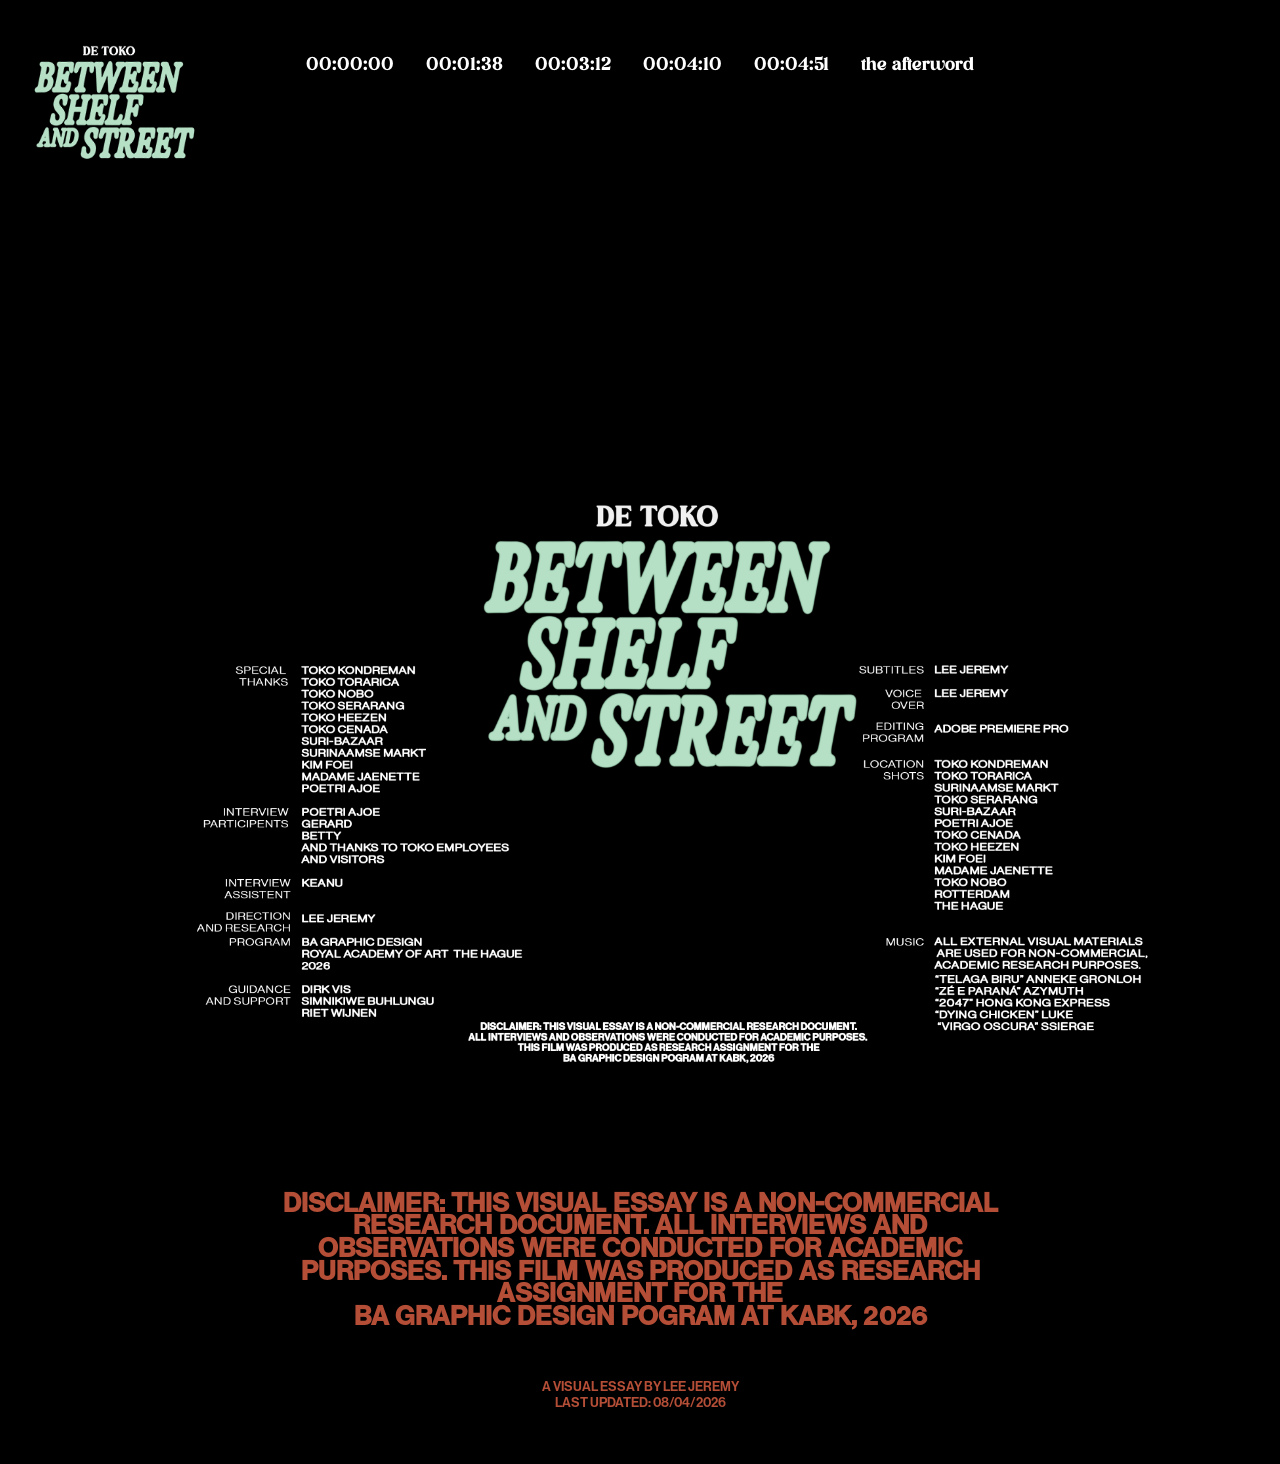
==== afterword.html @ e1e2b52a "commit" ====
<!DOCTYPE html>

<html lang="en">

	<head>

		<meta charset="utf-8">
		<meta name="viewport" content="width=device-width,initial-scale=1.0">

		<!-- meta tags, fill them with website meta infos -->
		<meta name="description" content="Description of your web page" /> 
		<meta name="keywords" content="Keyword 1, Keyword 2, Keyword 3, Keyword 4, Keyword 5 ..."/> 
		<meta name="author" content="Name of the author/owner of the webpage's content" />

		<!-- favicon, fill with a 512x512px .png image named 'favicon.png' -->
		<link rel="icon" href="content/icon1.png"/>

		<!-- website title, visible in the browser window and on link sharing -->
		<title>Website title</title>

		<!-- links for extensions and dependencies -->

		<!-- css -->
		<!-- first link your CSS dependences, here is normalize, a CSS 'reset' for cross-browser appearence uniformity -->
		<link rel="stylesheet" href="assets/css/normalize.css">
		<!-- you stylesheet -->
		<link rel="stylesheet" href="assets/css/style.css?ver=1.0">
    


		<!-- js -->
		<!-- first link your javascript dependencies -->

		<!-- your website scripts goes at the end of this document, right before the closing body tag -->
	    
	</head>

	<body id="top">

		<!-- webpage content goes here -->

		<a href="#top">
		<img src="content/icon1.png" class="logo" alt="Logo">
		</a>

		<div class="page-wrapper">

	
				<nav>
					<ul>
						<li><a href="index.html" style="text-decoration:none" >00:00:00</a></li>
					  <li><a href="chapter 1.html" style="text-decoration:none">00:01:38</a></li>
						<li><a href="chapter 2.html" style="text-decoration:none" >00:03:12</a></li>
						<li><a href="chapter 3.html" style="text-decoration:none">00:04:10</a></li>
						<li><a href="chapter 4.html" style="text-decoration:none">00:04:51</a></li>
						<li><a href="afterword.html" style="text-decoration:none" >the afterword </a></li>
					</ul>
				</nav>

			<main>

	<figure>
		<div class="video37"> 
          <video width="80%" height="auto" autoplay loop muted playsinline>
        	 <source src="content/outro.mp4" type="video/mp4" />
          </video>
        </div>
    </figure>



	<figure>
		<img width="105%" height="auto"src="content/end title.png"> </figure>

	  <footer>
	  <h3> Disclaimer: This visual essay is a non-commercial research document. 
		All interviews and observations were conducted for academic purposes. 
		This film was produced as research assignment for the <br>
		BA Graphic Design pogram at KABK, 2026		
	</h3>
</footer>
	  

			</main>

		<footer> 
			<p>A visual essay by Lee Jeremy<br>
			 Last updated: 08/04/2026</p>
		  </footer>

		</div>

		

		<!-- end webpage content -->


		<!-- website script right before closing body tag -->
		<script type="text/javascript" src="assets/js/script.js?ver=1.0"></script>


	</body>

</html>
---- assets/css/style.css ----
@charset "UTF-8";



/* @FONT FACE (enable the use of 'custom fonts' inside your document) */

/* 
  You can use 'fontsquirrel' (https://www.fontsquirrel.com) 
  or 'transfonter' (https://transfonter.org)
  to generate your own font for the web from .ttf or .oft files 
*/

 
                    
@font-face {
  font-family: exposure50;
  src: url("/fonts/exposuretrial-50-webfont.woff");
  
}

@font-face {
  font-family: exposure30;
  src: url("/fonts/ExposureTrial[-30].otf");
  
}

@font-face {
  font-family: rubikmonoone;
  src: url("/fonts/RubikMonoOne-Regular.ttf");
}

@font-face {
  font-family: avigea;
  src: url("/fonts/Avigea.otf");
}

@font-face {
  font-family: haas;
  src: url("/fonts/NeueHaasGrotDisp-65Medium.otf");
}





/* VARIABLES */

:root {
  /* Color values */
  --color-background: rgba(255,255,255,1);
  --color-text: rgba(0,0,0,1);
  --color-text-link:rgba(142, 142, 142, 0.4);
  --color-text-link-hover: rgba(142, 142, 142, 0.4);
  /* Font values */
  --font-size: 24px;
  /* Margin values */
  --margin: 2.5rem;


  /* Examples of possible variables */

  --font-size-heading: calc(var(--font-size) * 2);
  --font-size-subheading: calc(var(--font-size) * 1.25);
  --font-size-caption: calc(var(--font-size) * 0.875);

  --margin-xs: calc(var(--margin) * 0.5);
  --margin-s: calc(var(--margin) * 1);
  --margin-m: calc(var(--margin) * 2);
  --margin-l: calc(var(--margin) * 3);
  --margin-xl: calc(var(--margin) * 5);

}



/* GENERAL STYLES */

html {
  font: var(--font-size) var(--font-family);
  color: var(--color-text);
  background-color: var(--color-background);
}

body {
  position:relative;
  background-color: var(--color-background);
  font: var(--font-size) var(--font-family);
  color: var(--color-text);
  width:100%;
  height:auto;
  overflow-y:auto;
  background-color: black;
  color: #b44e37;
list-style-type: none;
}

.logo {
  position: fixed;
  top: 10px;
  left: 10px;
  width: 200px; /* optional */
}

a {
  color: var(--color-text-link);
  /* text-decoration: underline; */
  color: white;
}

a:hover {
  color: var(--color-text-link-hover);
  /* text-decoration: underline; */
}


h1{
  /* h1 style */
  
  font-family: 'exposure50';
    font-size: clamp(
    var(--font-size-heading),
    4vw,
    calc(var(--font-size-heading) * 1.25)
  );
  font-size: 75pt;
  text-align: left;
  line-height: 0.85;
  max-width: 460px;
  margin-left: 250px;
}

h2{
   /* h2 style */
  
   font-family: 'exposure50';
   font-size: clamp(
   var(--font-size-heading),
   4vw,
   calc(var(--font-size-heading) * 1.25)
 );
 font-size: 35pt;
 text-align: left;
 line-height: 0.85;
 max-width: 460px;
 margin-left: 500px;
}

h3{
  /* h3 style */
  
    font-family: 'haas';
    font-size: clamp(
    var(--font-size-heading),
    4vw,
    calc(var(--font-size-heading) * 1.25));

  font-size: 20pt;
  line-height: 19pt;
  text-align: center;
  line-height: 0.85;
  max-width: 720px;
  margin: 0 auto;
  word-spacing: 2pt;
  text-transform: uppercase;
  
}

p {
font-size: 10pt;
line-height: 12pt;
font-family: 'haas';
text-transform: uppercase;
text-align: center;
margin-top: 50px;
}

ol, ul {
  list-style-type: none;
  margin: 0;
  padding: 0;
  overflow: hidden;
}

ul li {
  float: left;
}

ul li a {
  display: block;
  color: white;
  text-align: center;
  padding: 15px 16px;
  text-decoration: none;
}

ul li a:hover {
  color: white;
  border: #b44e37;
  border-style: dotted;
  background-color: transparent;
}

blockquote{
  /* blockquote element style */
}

hr{
  /* horizontal rule style */
}

/* -------------------------------------------------------------------- */
/* -------------------------------------------------------------------- */

/* PAGE STYLES */

/* page structure */

div.page-wrapper {
  /* the element that 'wraps' everything */
  padding: var(--margin);
}

/* navigation */
 
nav{
font-family: 'avigea';
font-size: large;
display: flex;
justify-content: center;
list-style: none;
}

/* content */

main{
 
}

summary{
  
}

/* ------------------------HOVER TEXT------------------------------------ */
/* ------------------------SCRIPT DIV------------------------------------ */

.script1 {
  position: relative;
  margin-left: 65%; /* Using percentage-based left margin */
  top: -30px;         /* Move upwards based on percentage */
}


.script2 {
  position: relative;
  margin-top: 1%;   /* Slightly adjust margin-top, using percentages */
  margin-left: 45%;  /* Adjust with percentage for responsiveness */
}

.script3 {
  margin-left: 5%;    /* Adjust with percentage for responsiveness */
  position: relative;
  top: -90px;          /* Move it upwards by 10% */
}

.script4 {
  margin-left: 25%;    /* Adjust with percentage for responsiveness */
  position: relative;
  top: -60px;          /* Move it upwards by 10% */
}

.script5 {
  margin-left: 55%;    /* Adjust with percentage for responsiveness */
  position: relative;
  top: -190px;          /* Move it upwards by 10% */
}

.script6 {
  margin-left: 35%;    /* Adjust with percentage for responsiveness */
  position: relative;
  top: -130px;          /* Move it upwards by 10% */
}

.script7 {
  margin-left: 25%;    /* Adjust with percentage for responsiveness */
  position: relative;
  top: -80px;          /* Move it upwards by 10% */
}

.script8 {
  margin-left: 1%;    /* Adjust with percentage for responsiveness */
  position: relative;
  top: -220px;          /* Move it upwards by 10% */
}

.script9 {
  margin-left: 35%;    /* Adjust with percentage for responsiveness */
  position: relative;
  top: -140px;          /* Move it upwards by 10% */
}

.script10 {
  margin-left: 35%;    /* Adjust with percentage for responsiveness */
  position: relative;
  top: -120px;          /* Move it upwards by 10% */
}

.script11 {
  margin-left: 3%;    /* Adjust with percentage for responsiveness */
  position: relative;
  top: -100px;          /* Move it upwards by 10% */
}

.script12 {
  margin-left: 3%;    /* Adjust with percentage for responsiveness */
  position: relative;
  top: -90px;          /* Move it upwards by 10% */
}

.script13 {
  margin-left: 3%;    /* Adjust with percentage for responsiveness */
  position: relative;
  top: -80px;          /* Move it upwards by 10% */
}

.script14 {
  margin-left: 40%;    /* Adjust with percentage for responsiveness */
  position: relative;
  top: 0px;          /* Move it upwards by 10% */
}

.script15 {
  margin-left: 10%;    /* Adjust with percentage for responsiveness */
  position: relative;
  top: 25px;          /* Move it upwards by 10% */
}

/* --------------------------PAGE 1-------------------------------- */

.script16 {
  margin-left: 55%;    /* Adjust with percentage for responsiveness */
  position: relative;
  top: 20px;          /* Move it upwards by 10% */
}

.script17 {
  margin-left: 60%;    /* Adjust with percentage for responsiveness */
  position: relative;
  top: -100px;          /* Move it upwards by 10% */
}

.script18 {
  margin-left: 20%;    /* Adjust with percentage for responsiveness */
  position: relative;
  top: -50px;          /* Move it upwards by 10% */
}

.script19 {
  margin-left: 40%;    /* Adjust with percentage for responsiveness */
  position: relative;
  top: -10px;          /* Move it upwards by 10% */
}

.script20 {
  margin-left: 2%;    /* Adjust with percentage for responsiveness */
  position: relative;
  top: -120px;          /* Move it upwards by 10% */
}

.script21 {
  margin-left: 10%;    /* Adjust with percentage for responsiveness */
  position: relative;
  top: -50px;          /* Move it upwards by 10% */
}

.script22 {
  margin-left: 0%;    /* Adjust with percentage for responsiveness */
  position: relative;
  top: -200px;          /* Move it upwards by 10% */
}

.script23 {
  margin-left: 5%;    /* Adjust with percentage for responsiveness */
  position: relative;
  top: -100px;          /* Move it upwards by 10% */
}

.script24 {
  margin-left: 50%;    /* Adjust with percentage for responsiveness */
  position: relative;
  top: -20px;          /* Move it upwards by 10% */
}

.script25 {
  margin-left: 60%;    /* Adjust with percentage for responsiveness */
  position: relative;
  top: -200px;          /* Move it upwards by 10% */
}

.script26 {
  margin-left: 42%;    /* Adjust with percentage for responsiveness */
  position: relative;
  top: -60px;          /* Move it upwards by 10% */
}

.script27 {
  margin-left: 55%;    /* Adjust with percentage for responsiveness */
  position: relative;
  top: -50px;          /* Move it upwards by 10% */
}

.script28 {
  margin-left: 0%;    /* Adjust with percentage for responsiveness */
  position: relative;
  top: -100px;          /* Move it upwards by 10% */
}

/* --------------------------PAGE 2-------------------------------- */

.script29 {
  margin-left: 5%;    /* Adjust with percentage for responsiveness */
  position: relative;
  top: -250px;          /* Move it upwards by 10% */
}

.script30 {
  margin-left: -50px;    /* Adjust with percentage for responsiveness */
  position: relative;
  top: -200px;          /* Move it upwards by 10% */
}

.script31 {
  margin-left: 0%;    /* Adjust with percentage for responsiveness */
  position: relative;
  top: -50px;          /* Move it upwards by 10% */
  text-align: right;
}

.script32 {
  margin-left: 20%;    /* Adjust with percentage for responsiveness */
  position: relative;
  top: -40px;          /* Move it upwards by 10% */
}

.script33 {
  margin-left: 55%;    /* Adjust with percentage for responsiveness */
  position: relative;
  top: -150px;          /* Move it upwards by 10% */
}

.script34 {
  margin-left: 65%;    /* Adjust with percentage for responsiveness */
  position: relative;
  top: -50px;          /* Move it upwards by 10% */
}

.script35 {
  margin-left: 0%;    /* Adjust with percentage for responsiveness */
  position: relative;
  top: 0px;          /* Move it upwards by 10% */
}

.script36 {
  margin-left: 30%;    /* Adjust with percentage for responsiveness */
  position: relative;
  top: 0px;          /* Move it upwards by 10% */
}

.script37 {
  margin-left: 55%;    /* Adjust with percentage for responsiveness */
  position: relative;
  top: 0px;          /* Move it upwards by 10% */
}

.script38 {
  margin-left: 0%;    /* Adjust with percentage for responsiveness */
  position: relative;
  top: -250px;          /* Move it upwards by 10% */
  text-align: right;
}

.script39 {
  margin-left: 20%;    /* Adjust with percentage for responsiveness */
  position: relative;
  top: -50px;          /* Move it upwards by 10% */
}

.script40 {
  margin-left: -20px;    /* Adjust with percentage for responsiveness */
  position: relative;
  top: -150px;          /* Move it upwards by 10% */
}

.script41 {
  margin-left: -20px;    /* Adjust with percentage for responsiveness */
  position: relative;
  top: -150px;          /* Move it upwards by 10% */
}

.script42 {
  margin-left: 35%;    /* Adjust with percentage for responsiveness */
  position: relative;
  top: -5px;          /* Move it upwards by 10% */
}

.script43 {
  margin-left: 65%;    /* Adjust with percentage for responsiveness */
  position: relative;
  top: 250px;          /* Move it upwards by 10% */
}

/* --------------------------PAGE 3-------------------------------- */

.script44 {
  margin-left: 55%;    /* Adjust with percentage for responsiveness */
  position: relative;
  top: -50px;          /* Move it upwards by 10% */
}

.script45 {
  margin-left: 25%;    /* Adjust with percentage for responsiveness */
  position: relative;
  top: -20px;          /* Move it upwards by 10% */
}

.script46 {
  margin-left: 20%;    /* Adjust with percentage for responsiveness */
  position: relative;
  top: 5px;          /* Move it upwards by 10% */
}

.script47 {
  margin-left: 55%;    /* Adjust with percentage for responsiveness */
  position: relative;
  top: 5px;          /* Move it upwards by 10% */
}

.script48 {
  margin-left: 55%;    /* Adjust with percentage for responsiveness */
  position: relative;
  top: -20px;          /* Move it upwards by 10% */
}

.script49 {
  margin-left: 50%;    /* Adjust with percentage for responsiveness */
  position: relative;
  top: -250px;          /* Move it upwards by 10% */
}

.script50 {
  margin-left: 35%;    /* Adjust with percentage for responsiveness */
  position: relative;
  top: -20px;          /* Move it upwards by 10% */
}

.script51 {
  margin-left: 0%;    /* Adjust with percentage for responsiveness */
  position: relative;
  top: -20px;          /* Move it upwards by 10% */
}

.script52 {
  margin-left: 20%;    /* Adjust with percentage for responsiveness */
  position: relative;
  top: 5px;          /* Move it upwards by 10% */
}

/* --------------------------PAGE 4-------------------------------- */

.script53 {
  margin-left: 5%;    /* Adjust with percentage for responsiveness */
  position: relative;
  top: -200px;          /* Move it upwards by 10% */
}

.script54 {
  margin-left: 25%;    /* Adjust with percentage for responsiveness */
  position: relative;
  top: -20px;          /* Move it upwards by 10% */
}

.script55 {
  margin-left: 20%;    /* Adjust with percentage for responsiveness */
  position: relative;
  top: 5px;          /* Move it upwards by 10% */
}

.script56 {
  margin-left: 45%;    /* Adjust with percentage for responsiveness */
  position: relative;
  top: 30px;          /* Move it upwards by 10% */
}

.script57 {
  margin-left: 55%;    /* Adjust with percentage for responsiveness */
  position: relative;
  top: -200px;          /* Move it upwards by 10% */
}

.script58 {
  margin-left: 35%;    /* Adjust with percentage for responsiveness */
  position: relative;
  top: -50px;          /* Move it upwards by 10% */
}

.script59 {
  margin-left: 15%;    /* Adjust with percentage for responsiveness */
  position: relative;
  top: 0px;          /* Move it upwards by 10% */
}

.script60 {
  margin-left: 0%;    /* Adjust with percentage for responsiveness */
  position: relative;
  top: -250px;          /* Move it upwards by 10% */
}

.script61 {
  margin-left: 25%;    /* Adjust with percentage for responsiveness */
  position: relative;
  top: -50px;          /* Move it upwards by 10% */
}

.script62 {
  margin-left: 0%;    /* Adjust with percentage for responsiveness */
  position: relative;
  top: 0px;          /* Move it upwards by 10% */
}

.script63 {
  margin-left: 55%;    /* Adjust with percentage for responsiveness */
  position: relative;
  top: 5px;          /* Move it upwards by 10% */
}

.script64 {
  margin-left: 54%;    /* Adjust with percentage for responsiveness */
  position: relative;
  top: 250px;          /* Move it upwards by 10% */
}

.script65 {
  margin-left: 55%;    /* Adjust with percentage for responsiveness */
  position: relative;
  top: -15px;          /* Move it upwards by 10% */
}

.script66 {
  margin-left: 65%;    /* Adjust with percentage for responsiveness */
  position: relative;
  top: -150px;          /* Move it upwards by 10% */
}

.script67 {
  margin-left: 0%;    /* Adjust with percentage for responsiveness */
  position: relative;
  top: -150px;          /* Move it upwards by 10% */
}

.script68 {
  margin-left: 5%;    /* Adjust with percentage for responsiveness */
  position: relative;
  top: -150px;          /* Move it upwards by 10% */
  text-align: right;
}

.script69 {
  margin-left: 45%;    /* Adjust with percentage for responsiveness */
  position: relative;
  top: -50px;          /* Move it upwards by 10% */
}

/* -------------------------------------------------------------------- */
/* Optional wrapper to center content */
.container {
  display: flex;
  justify-content: center;
  padding: 20px;
}

/* MAIN TEXT */
.hover-text {
  position: relative;
  display: inline-block;
  cursor: pointer;

  font-size: clamp(18px, 4vw, 35px);
  font-family: exposure30;
  font-weight: bold;

  color: #b44e37;
  transition: color 0.1s ease;

  width: 100%;
  max-width: 485px;
}

/* BOTH TEXT STATES */
.hover-text .default-content,
.hover-text .hover-content {
  display: block;
  width: 100%;
  transition: opacity 0.2s ease;
}

/* HOVER TEXT (on top) */
.hover-text .hover-content {
  position: absolute;
  top: 0;
  left: 0;
  opacity: 0;
  color: aliceblue;
}

/* HOVER EFFECT */
.hover-text:hover .default-content {
  opacity: 0;
}

.hover-text:hover .hover-content {
  opacity: 1;
}


/* -------------------------------------------------------------------- */

/* .fade {
  pointer-events: none;
  background: linear-gradient(90deg, rgb(229, 182, 182), transparent 5%, transparent 85%, rgb(229, 182, 182));
  position: absolute;
  inset: 0;
} */

@keyframes loop {
  0% {
    transform: translateX(0);
  }
  100% {
    transform: translateX(-50%);
  }
}






/* ----------------------------VIDEO---------------------------------------- */
/* -------------------------------INDEX----------------------------------- */


figure{
  margin:0;
  padding:0;
   /* border-style: dotted;  */ 
}

.video1 {
  width: 100%;        /* Ensure it takes up full available width */
  max-width: 800px;   /* Limit the maximum width */
  margin-left: 50px;  /* Center the video horizontally */
  margin-right: auto; /* Center the video horizontally */
  display: block;     /* Make it block-level so it centers properly */
}

.video2 {
  width: 100%;        /* Ensure it takes up full available width */
  max-width: 800px;   /* Limit the maximum width */
  margin-left: 38%;  /* Center the video horizontally */
  margin-right: auto; /* Center the video horizontally */
  display: block;     /* Make it block-level so it centers properly */ 
  /* Optionally adjust the height to maintain aspect ratio */
  height: auto;
}

.video3 {
  width: 100%;        /* Ensure it takes up full available width */
  max-width: 800px;   /* Limit the maximum width */
  margin-left: 1%;  /* Center the video horizontally */
  margin-right: auto; /* Center the video horizontally */
  display: block;     /* Make it block-level so it centers properly */ 
  /* Optionally adjust the height to maintain aspect ratio */
  height: auto;
}


.video4 {
  width: 100%;        /* Ensure it takes up full available width */
  max-width: 800px;   /* Limit the maximum width */
  margin-left: 38%;  /* Center the video horizontally */
  margin-right: auto; /* Center the video horizontally */
  display: block;     /* Make it block-level so it centers properly */ 
  /* Optionally adjust the height to maintain aspect ratio */
  height: auto;
}


.video5 {
  width: 100%;        /* Ensure it takes up full available width */
  max-width: 800px;   /* Limit the maximum width */
  margin-left: 40%;  /* Center the video horizontally */
  margin-right: auto; /* Center the video horizontally */
  display: block;     /* Make it block-level so it centers properly */ 
  /* Optionally adjust the height to maintain aspect ratio */
  height: auto;
}

.video6 {
  width: 100%;        /* Ensure it takes up full available width */
  max-width: 800px;   /* Limit the maximum width */
  margin-left: 30%;  /* Center the video horizontally */
  margin-right: auto; /* Center the video horizontally */
  display: block;     /* Make it block-level so it centers properly */ 
  /* Optionally adjust the height to maintain aspect ratio */
  height: auto;
}
/* --------------------------PAGE 1-------------------------------- */

.video7 {
  width: 100%;        /* Ensure it takes up full available width */
  max-width: 800px;   /* Limit the maximum width */
  margin-left: 20%;  /* Center the video horizontally */
  margin-top: 10%;
  margin-right: auto; /* Center the video horizontally */
  display: block;     /* Make it block-level so it centers properly */ 
  /* Optionally adjust the height to maintain aspect ratio */
  height: auto;
}

.video8 {
  width: 100%;        /* Ensure it takes up full available width */
  max-width: 800px;   /* Limit the maximum width */
  margin-left: 2%;  /* Center the video horizontally */
  margin-right: auto; /* Center the video horizontally */
  display: block;     /* Make it block-level so it centers properly */ 
  /* Optionally adjust the height to maintain aspect ratio */
  height: auto;
}

.video9 {
  width: 100%;        /* Ensure it takes up full available width */
  max-width: 800px;   /* Limit the maximum width */
  margin-left: 42%;  /* Center the video horizontally */
  margin-right: auto; /* Center the video horizontally */
  display: block;     /* Make it block-level so it centers properly */ 
  /* Optionally adjust the height to maintain aspect ratio */
  height: auto;
}

.video10 {
  width: 100%;        /* Ensure it takes up full available width */
  max-width: 800px;   /* Limit the maximum width */
  margin-left: 35%;  /* Center the video horizontally */
  margin-right: auto; /* Center the video horizontally */
  display: block;     /* Make it block-level so it centers properly */ 
  /* Optionally adjust the height to maintain aspect ratio */
  height: auto;
}

.video11 {
  width: 100%;        /* Ensure it takes up full available width */
  max-width: 800px;   /* Limit the maximum width */
  margin-left: 5%;  /* Center the video horizontally */
  margin-right: auto; /* Center the video horizontally */
  display: block;     /* Make it block-level so it centers properly */ 
  /* Optionally adjust the height to maintain aspect ratio */
  height: auto;
}

.video12 {
  width: 100%;        /* Ensure it takes up full available width */
  max-width: 800px;   /* Limit the maximum width */
  margin-left: 25%;  /* Center the video horizontally */
  margin-right: auto; /* Center the video horizontally */
  display: block;     /* Make it block-level so it centers properly */ 
  /* Optionally adjust the height to maintain aspect ratio */
  height: auto;
}
/* --------------------------PAGE 2-------------------------------- */

.video13 {
  width: 100%;        /* Ensure it takes up full available width */
  max-width: 800px;   /* Limit the maximum width */
  margin-left: 42%;  /* Center the video horizontally */
  margin-right: auto; /* Center the video horizontally */
  display: block;     /* Make it block-level so it centers properly */ 
  /* Optionally adjust the height to maintain aspect ratio */
  height: auto;
}

.video14 {
  width: 100%;        /* Ensure it takes up full available width */
  max-width: 800px;   /* Limit the maximum width */
  margin-left: 30%;  /* Center the video horizontally */
  margin-right: auto; /* Center the video horizontally */
  display: block;     /* Make it block-level so it centers properly */ 
  /* Optionally adjust the height to maintain aspect ratio */
  height: auto;
}

.video15 {
  width: 100%;        /* Ensure it takes up full available width */
  max-width: 800px;   /* Limit the maximum width */
  margin-left: 0%;  /* Center the video horizontally */
  margin-right: auto; /* Center the video horizontally */
  display: block;     /* Make it block-level so it centers properly */ 
  /* Optionally adjust the height to maintain aspect ratio */
  height: auto;
}

.video16 {
  width: 100%;        /* Ensure it takes up full available width */
  max-width: 800px;   /* Limit the maximum width */
  margin-left: 20%;  /* Center the video horizontally */
  margin-right: auto; /* Center the video horizontally */
  display: block;     /* Make it block-level so it centers properly */ 
  /* Optionally adjust the height to maintain aspect ratio */
  height: auto;
}

.video17 {
  width: 100%;        /* Ensure it takes up full available width */
  max-width: 800px;   /* Limit the maximum width */
  margin-left: 0%;  /* Center the video horizontally */
  margin-top: 2%;
  margin-right: auto; /* Center the video horizontally */
  display: block;     /* Make it block-level so it centers properly */ 
  /* Optionally adjust the height to maintain aspect ratio */
  height: auto;
}

.video18 {
  width: 100%;        /* Ensure it takes up full available width */
  max-width: 800px;   /* Limit the maximum width */
  margin-left: 42%;  /* Center the video horizontally */
  margin-right: auto; /* Center the video horizontally */
  display: block;     /* Make it block-level so it centers properly */ 
  /* Optionally adjust the height to maintain aspect ratio */
  height: auto;
}

.video19 {
  width: 100%;        /* Ensure it takes up full available width */
  max-width: 800px;   /* Limit the maximum width */
  margin-left: 36%;  /* Center the video horizontally */
  margin-right: auto; /* Center the video horizontally */
  display: block;     /* Make it block-level so it centers properly */ 
  /* Optionally adjust the height to maintain aspect ratio */
  height: auto;
}

.video20 {
  width: 100%;        /* Ensure it takes up full available width */
  max-width: 800px;   /* Limit the maximum width */
  margin-left: 20%;  /* Center the video horizontally */
  margin-right: auto; /* Center the video horizontally */
  display: block;     /* Make it block-level so it centers properly */ 
  /* Optionally adjust the height to maintain aspect ratio */
  height: auto;
  margin-top: 10px;
}

.video21 {
  width: 100%;        /* Ensure it takes up full available width */
  max-width: 800px;   /* Limit the maximum width */
  margin-left: 10%;  /* Center the video horizontally */
  margin-right: auto; /* Center the video horizontally */
  display: block;     /* Make it block-level so it centers properly */ 
  /* Optionally adjust the height to maintain aspect ratio */
  height: auto;
  margin-top: 10px;
}

/* --------------------------PAGE 3-------------------------------- */


.video22 {
  width: 100%;        /* Ensure it takes up full available width */
  max-width: 800px;   /* Limit the maximum width */
  margin-left: 0%;  /* Center the video horizontally */
  margin-right: auto; /* Center the video horizontally */
  display: block;     /* Make it block-level so it centers properly */ 
  /* Optionally adjust the height to maintain aspect ratio */
  height: auto;
}

.video23 {
  width: 100%;        /* Ensure it takes up full available width */
  max-width: 800px;   /* Limit the maximum width */
  margin-left: 30%;  /* Center the video horizontally */
  margin-right: auto; /* Center the video horizontally */
  display: block;     /* Make it block-level so it centers properly */ 
  /* Optionally adjust the height to maintain aspect ratio */
  height: auto;
}

.video24 {
  width: 100%;        /* Ensure it takes up full available width */
  max-width: 800px;   /* Limit the maximum width */
  margin-left: 25%;  /* Center the video horizontally */
  margin-right: auto; /* Center the video horizontally */
  display: block;     /* Make it block-level so it centers properly */ 
  /* Optionally adjust the height to maintain aspect ratio */
  height: auto;
  margin-top: 25px;
}

.video25 {
  width: 100%;        /* Ensure it takes up full available width */
  max-width: 800px;   /* Limit the maximum width */
  margin-left: 0%;  /* Center the video horizontally */
  margin-right: auto; /* Center the video horizontally */
  display: block;     /* Make it block-level so it centers properly */ 
  /* Optionally adjust the height to maintain aspect ratio */
  height: auto;
}

.video26 {
  width: 100%;        /* Ensure it takes up full available width */
  max-width: 800px;   /* Limit the maximum width */
  margin-left: 35%;  /* Center the video horizontally */
  margin-right: auto; /* Center the video horizontally */
  display: block;     /* Make it block-level so it centers properly */ 
  /* Optionally adjust the height to maintain aspect ratio */
  height: auto;
}

.video27 {
  width: 100%;        /* Ensure it takes up full available width */
  max-width: 800px;   /* Limit the maximum width */
  margin-left: 25%;  /* Center the video horizontally */
  margin-right: auto; /* Center the video horizontally */
  display: block;     /* Make it block-level so it centers properly */ 
  /* Optionally adjust the height to maintain aspect ratio */
  height: auto;
  margin-top: 20px;
}

/* --------------------------PAGE 4-------------------------------- */

.video28 {
  width: 100%;        /* Ensure it takes up full available width */
  max-width: 800px;   /* Limit the maximum width */
  margin-left: 42%;  /* Center the video horizontally */
  margin-right: auto; /* Center the video horizontally */
  display: block;     /* Make it block-level so it centers properly */ 
  /* Optionally adjust the height to maintain aspect ratio */
  height: auto;
}

.video29 {
  width: 100%;        /* Ensure it takes up full available width */
  max-width: 800px;   /* Limit the maximum width */
  margin-left: 30%;  /* Center the video horizontally */
  margin-right: auto; /* Center the video horizontally */
  display: block;     /* Make it block-level so it centers properly */ 
  /* Optionally adjust the height to maintain aspect ratio */
  height: auto;
}

.video30 {
  width: 100%;        /* Ensure it takes up full available width */
  max-width: 800px;   /* Limit the maximum width */
  margin-left: 0%;  /* Center the video horizontally */
  margin-right: auto; /* Center the video horizontally */
  display: block;     /* Make it block-level so it centers properly */ 
  /* Optionally adjust the height to maintain aspect ratio */
  height: auto;
}

.video31 {
  width: 100%;        /* Ensure it takes up full available width */
  max-width: 800px;   /* Limit the maximum width */
  margin-left: 35%;  /* Center the video horizontally */
  margin-right: auto; /* Center the video horizontally */
  display: block;     /* Make it block-level so it centers properly */ 
  /* Optionally adjust the height to maintain aspect ratio */
  height: auto;
}

.video32 {
  width: 100%;        /* Ensure it takes up full available width */
  max-width: 800px;   /* Limit the maximum width */
  margin-left: 30%;  /* Center the video horizontally */
  margin-right: auto; /* Center the video horizontally */
  display: block;     /* Make it block-level so it centers properly */ 
  /* Optionally adjust the height to maintain aspect ratio */
  height: auto;
}

.video33 {
  width: 100%;        /* Ensure it takes up full available width */
  max-width: 800px;   /* Limit the maximum width */
  margin-left: 0%;  /* Center the video horizontally */
  margin-right: auto; /* Center the video horizontally */
  display: block;     /* Make it block-level so it centers properly */ 
  /* Optionally adjust the height to maintain aspect ratio */
  height: auto;
}

.video34 {
  width: 100%;        /* Ensure it takes up full available width */
  max-width: 800px;   /* Limit the maximum width */
  margin-left: 10%;  /* Center the video horizontally */
  margin-right: auto; /* Center the video horizontally */
  display: block;     /* Make it block-level so it centers properly */ 
  /* Optionally adjust the height to maintain aspect ratio */
  height: auto;
}

.video35 {
  width: 100%;        /* Ensure it takes up full available width */
  max-width: 800px;   /* Limit the maximum width */
  margin-left: 38%;  /* Center the video horizontally */
  margin-right: auto; /* Center the video horizontally */
  display: block;     /* Make it block-level so it centers properly */ 
  /* Optionally adjust the height to maintain aspect ratio */
  height: auto;
}

.video36 {
  width: 100%;        /* Ensure it takes up full available width */
  max-width: 800px;   /* Limit the maximum width */
  margin-left: 0%;  /* Center the video horizontally */
  margin-right: auto; /* Center the video horizontally */
  display: block;     /* Make it block-level so it centers properly */ 
  /* Optionally adjust the height to maintain aspect ratio */
  height: auto;
}
/* --------------------------AFTERWORD -------------------------------- */

.video37 {
  width: 100%;        /* Ensure it takes up full available width */
  max-width: 800px;   /* Limit the maximum width */
  margin-left: 20%;  /* Center the video horizontally */
  margin-right: auto; /* Center the video horizontally */
  display: block;     /* Make it block-level so it centers properly */ 
  /* Optionally adjust the height to maintain aspect ratio */
  height: auto;
}

/* -------------------------------------------------------------------- */
/* -------------------------------------------------------------------- */


/* UTILITY CLASSES */

/* hide desktop mobile etc */

.desktop-only {
  display: block;
}

.mobile-only {
  display: none;
}





/* WEBSITE MEDIA QUERIES */

/* responsive typeface for various breaking points, sets the default 'rem' value */
@media (max-width: 299px) { :root{--font-size: 18px;} html, body {font: var(--font-size) var(--font-text); } }
@media (min-width: 299px) and (max-width: 340px) { :root{--font-size: 19px;} html, body {font: var(--font-size) var(--font-text); } }
@media (min-width: 340px) and (max-width: 440px) { :root{--font-size: 20px;} html, body {font: var(--font-size) var(--font-text); } }
@media (min-width: 441px) and (max-width: 779px) { :root{--font-size: 19px;} html, body {font: var(--font-size) var(--font-text); } }
@media (min-width: 780px) and (max-width: 992px) { :root{--font-size: 20px;} html, body {font: var(--font-size) var(--font-text); } }
@media (min-width: 993px) and (max-width: 1200px) { :root{--font-size: 21px;} html, body {font: var(--font-size) var(--font-text); } }
@media (min-width: 1201px) and (max-width: 1320px) { :root{--font-size: 22px;} html, body {font: var(--font-size) var(--font-text); } }
@media (min-width: 1321px) { :root{--font-size: 24px;} html, body {font: var(--font-size) var(--font-text); } }

/* styles for 'mobile', screen sizes up to 779px, should covers 'mobile' and 'tablet' */
/* style this one first and then use the subsequent ones in a cascading way (from general to specific) */

@media (max-width: 779px) {

  /* your 'mobile' overriding css properties here */



  /* utility classes, mobile */

  .desktop-only{
    display:none;
  }

  .mobile-only{
    display:block;
  }

}



/* use this query to apply style changes to smaller smartphones sizes (like an iPhone 5S or SE 2016), max size of 339px */

@media (max-width: 339px) {

  /* your overriding css properties here */

}



/* use this query to apply style changes for 'mobile' screen sizes that are flipped in 'landscape' mode */

@media (max-width: 779px) and (orientation: landscape) {}

    .hover-text {
      font-size: clamp(16px, 5vw, 30px);  /* Make text smaller on mobile */
      text-align: center;  /* Center the text */
    }

      .video1, .video2, .video3, .video4, .video5, .video6, .video7, .video8, .video9, .video10, .video11, .video12, .video13, .video14, .video15, .video16, .video17, .video18, .video19,
      .video20, .video21, .video22, .video23, .video24, .video25, .video26, .video27, .video28, .video29, .video30, .video31, .video32, .video33, .video34, .video35, .video36 {
    width: 60%;        /* Reduce width on smaller screens */
    max-width: 80%;   /* Allow full-width on very small screens */
  }

  .video37 {width: 80%;        /* Reduce width on smaller screens */
    max-width: 100%;   /* Allow full-width on very small screens */
  }

  @media (max-width: 779px) {
    h1 {
      margin-left: 20px; /* Adjust this to push it a bit right on smaller screens */
      text-align: center; /* Optionally center on mobile */
      font-size: clamp(2rem, 6vw, 50pt); /* Smaller text on mobile */
    }
    h3 {
      margin-left: 20px; /* Adjust this to push it a bit right on smaller screens */
      text-align: center; /* Optionally center on mobile */
      font-size: clamp(0.5rem, 6,5vw, 5pt); /* Smaller text on mobile */
    }

    .logo {
      width: 20vw; /* slightly bigger relative size on small screens */
    }
  
}




  

/* use this query to apply style for 'small' desktop screens */

@media (min-width: 780px) and (max-width: 992px) {

  /* your overriding css properties here */

}
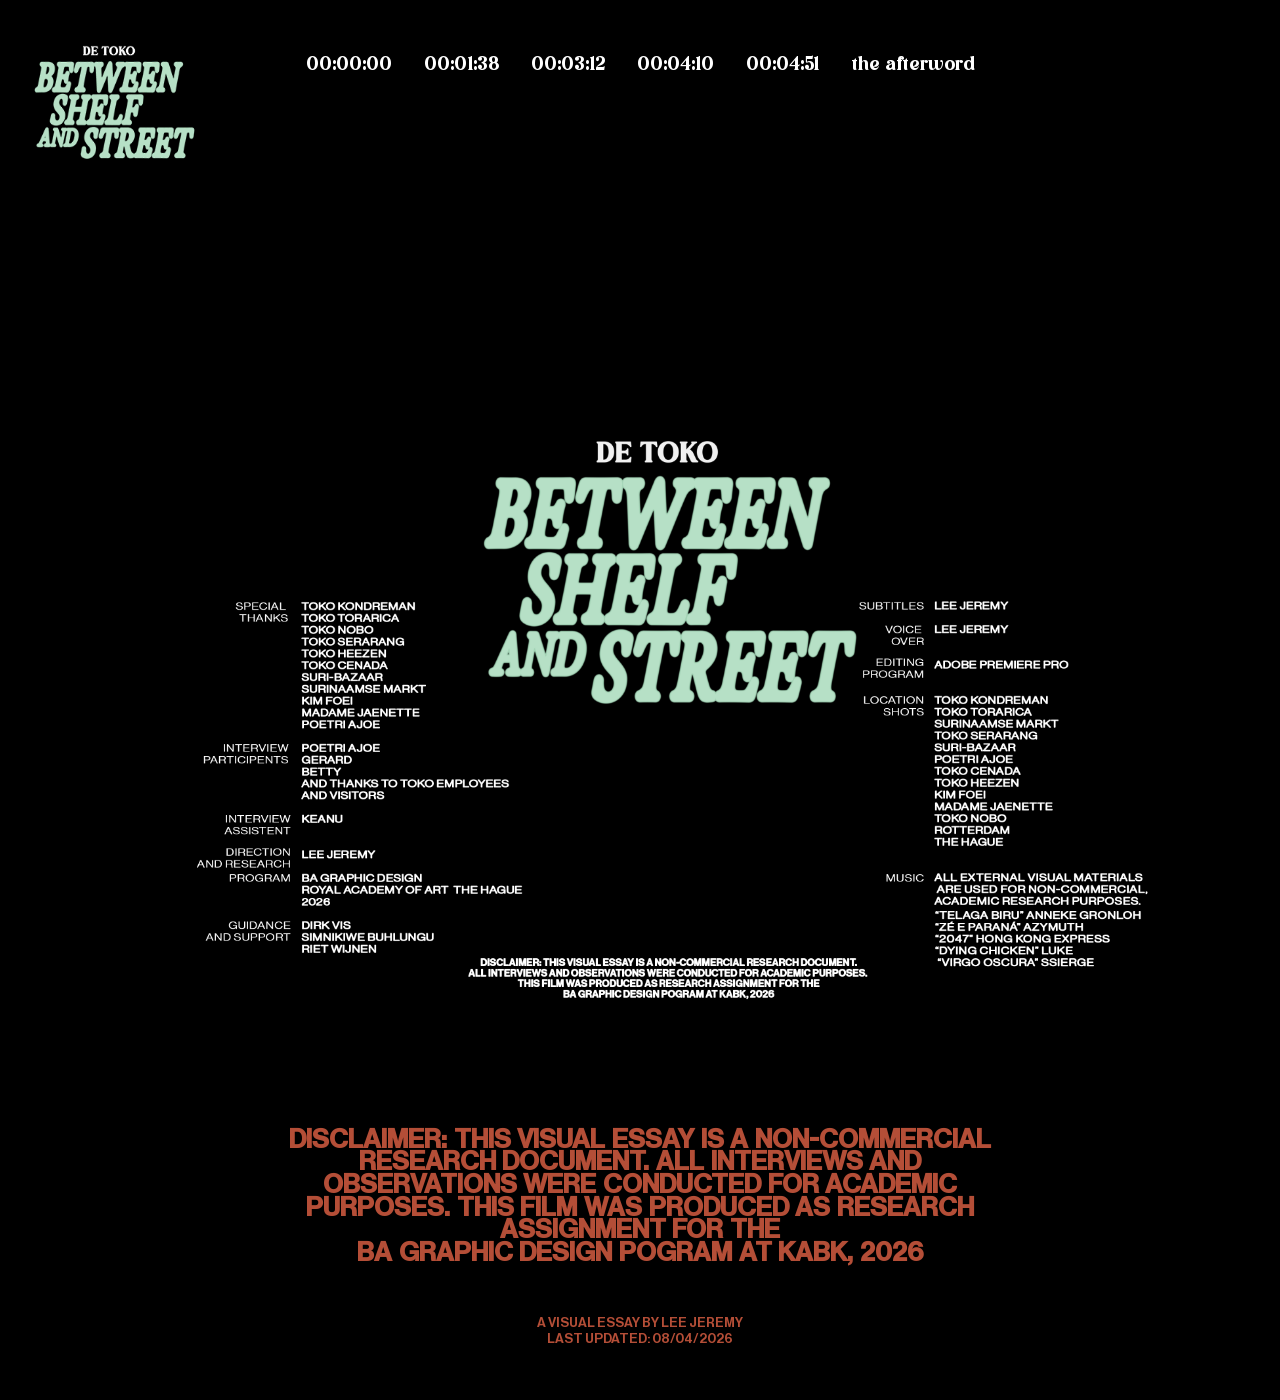
==== commit b4a1c472: "commit" ====
--- a/afterword.html
+++ b/afterword.html
@@ -16,7 +16,7 @@
 		<link rel="icon" href="content/icon1.png"/>
 
 		<!-- website title, visible in the browser window and on link sharing -->
-		<title>Website title</title>
+		<title>Afterword</title>
 
 		<!-- links for extensions and dependencies -->
 
--- a/assets/css/style.css
+++ b/assets/css/style.css
@@ -14,29 +14,29 @@
                     
 @font-face {
   font-family: exposure50;
-  src: url("/fonts/exposuretrial-50-webfont.woff");
+  src: url("/assets/fonts/ExposureTrial--50.woff2");
   
 }
 
 @font-face {
   font-family: exposure30;
-  src: url("/fonts/ExposureTrial[-30].otf");
+  src: url("/assets/fonts/ExposureTrial--30.woff2");
   
 }
 
 @font-face {
   font-family: rubikmonoone;
-  src: url("/fonts/RubikMonoOne-Regular.ttf");
+  src: url("/assests/fonts/HaasGrotDisp-65Medium.woff2");
 }
 
 @font-face {
   font-family: avigea;
-  src: url("/fonts/Avigea.otf");
+  src: url("/assets/fonts/Avigea.woff2");
 }
 
 @font-face {
   font-family: haas;
-  src: url("/fonts/NeueHaasGrotDisp-65Medium.otf");
+  src: url("/assets/fonts/HaasGrotDisp-65Medium.woff2");
 }
 
 
@@ -419,7 +419,7 @@
 .script29 {
   margin-left: 5%;    /* Adjust with percentage for responsiveness */
   position: relative;
-  top: -250px;          /* Move it upwards by 10% */
+  top: -100px;          /* Move it upwards by 10% */
 }
 
 .script30 {
@@ -474,7 +474,7 @@
 .script38 {
   margin-left: 0%;    /* Adjust with percentage for responsiveness */
   position: relative;
-  top: -250px;          /* Move it upwards by 10% */
+  top: -180px;          /* Move it upwards by 10% */
   text-align: right;
 }
 
@@ -505,7 +505,7 @@
 .script43 {
   margin-left: 65%;    /* Adjust with percentage for responsiveness */
   position: relative;
-  top: 250px;          /* Move it upwards by 10% */
+  top: 200px;          /* Move it upwards by 10% */
 }
 
 /* --------------------------PAGE 3-------------------------------- */
@@ -569,7 +569,7 @@
 .script53 {
   margin-left: 5%;    /* Adjust with percentage for responsiveness */
   position: relative;
-  top: -200px;          /* Move it upwards by 10% */
+  top: -160px;          /* Move it upwards by 10% */
 }
 
 .script54 {
@@ -593,7 +593,7 @@
 .script57 {
   margin-left: 55%;    /* Adjust with percentage for responsiveness */
   position: relative;
-  top: -200px;          /* Move it upwards by 10% */
+  top: -130px;          /* Move it upwards by 10% */
 }
 
 .script58 {
@@ -611,11 +611,11 @@
 .script60 {
   margin-left: 0%;    /* Adjust with percentage for responsiveness */
   position: relative;
-  top: -250px;          /* Move it upwards by 10% */
+  top: -160px;          /* Move it upwards by 10% */
 }
 
 .script61 {
-  margin-left: 25%;    /* Adjust with percentage for responsiveness */
+  margin-left: 20%;    /* Adjust with percentage for responsiveness */
   position: relative;
   top: -50px;          /* Move it upwards by 10% */
 }
@@ -635,7 +635,7 @@
 .script64 {
   margin-left: 54%;    /* Adjust with percentage for responsiveness */
   position: relative;
-  top: 250px;          /* Move it upwards by 10% */
+  top: 50px;          /* Move it upwards by 10% */
 }
 
 .script65 {
@@ -1100,7 +1100,7 @@
 .video34 {
   width: 100%;        /* Ensure it takes up full available width */
   max-width: 800px;   /* Limit the maximum width */
-  margin-left: 10%;  /* Center the video horizontally */
+  margin-left: 5%;  /* Center the video horizontally */
   margin-right: auto; /* Center the video horizontally */
   display: block;     /* Make it block-level so it centers properly */ 
   /* Optionally adjust the height to maintain aspect ratio */
@@ -1176,7 +1176,36 @@
 @media (max-width: 779px) {
 
   /* your 'mobile' overriding css properties here */
-
+  .hover-text {
+    font-size: clamp(16px, 5vw, 30px);  /* Make text smaller on mobile */
+    text-align: center;  /* Center the text */
+  }
+
+    .video1, .video2, .video3, .video4, .video5, .video6, .video7, .video8, .video9, .video10, .video11, .video12, .video13, .video14, .video15, .video16, .video17, .video18, .video19,
+    .video20, .video21, .video22, .video23, .video24, .video25, .video26, .video27, .video28, .video29, .video30, .video31, .video32, .video33, .video34, .video35, .video36 {
+  width: 60%;        /* Reduce width on smaller screens */
+  max-width: 80%;   /* Allow full-width on very small screens */
+}
+
+.video37 {width: 80%;        /* Reduce width on smaller screens */
+  max-width: 100%;   /* Allow full-width on very small screens */
+}
+
+@media (max-width: 779px) {
+  h1 {
+    margin-left: 20px; /* Adjust this to push it a bit right on smaller screens */
+    text-align: center; /* Optionally center on mobile */
+    font-size: clamp(2rem, 6vw, 50pt); /* Smaller text on mobile */
+  }
+  h3 {
+    margin-left: 20px; /* Adjust this to push it a bit right on smaller screens */
+    text-align: center; /* Optionally center on mobile */
+    font-size: clamp(0.5rem, 6,5vw, 5pt); /* Smaller text on mobile */
+  }
+
+  .logo {
+    width: 20vw; /* slightly bigger relative size on small screens */
+  }
 
 
   /* utility classes, mobile */
@@ -1207,36 +1236,7 @@
 
 @media (max-width: 779px) and (orientation: landscape) {}
 
-    .hover-text {
-      font-size: clamp(16px, 5vw, 30px);  /* Make text smaller on mobile */
-      text-align: center;  /* Center the text */
-    }
-
-      .video1, .video2, .video3, .video4, .video5, .video6, .video7, .video8, .video9, .video10, .video11, .video12, .video13, .video14, .video15, .video16, .video17, .video18, .video19,
-      .video20, .video21, .video22, .video23, .video24, .video25, .video26, .video27, .video28, .video29, .video30, .video31, .video32, .video33, .video34, .video35, .video36 {
-    width: 60%;        /* Reduce width on smaller screens */
-    max-width: 80%;   /* Allow full-width on very small screens */
-  }
-
-  .video37 {width: 80%;        /* Reduce width on smaller screens */
-    max-width: 100%;   /* Allow full-width on very small screens */
-  }
-
-  @media (max-width: 779px) {
-    h1 {
-      margin-left: 20px; /* Adjust this to push it a bit right on smaller screens */
-      text-align: center; /* Optionally center on mobile */
-      font-size: clamp(2rem, 6vw, 50pt); /* Smaller text on mobile */
-    }
-    h3 {
-      margin-left: 20px; /* Adjust this to push it a bit right on smaller screens */
-      text-align: center; /* Optionally center on mobile */
-      font-size: clamp(0.5rem, 6,5vw, 5pt); /* Smaller text on mobile */
-    }
-
-    .logo {
-      width: 20vw; /* slightly bigger relative size on small screens */
-    }
+
   
 }
 
